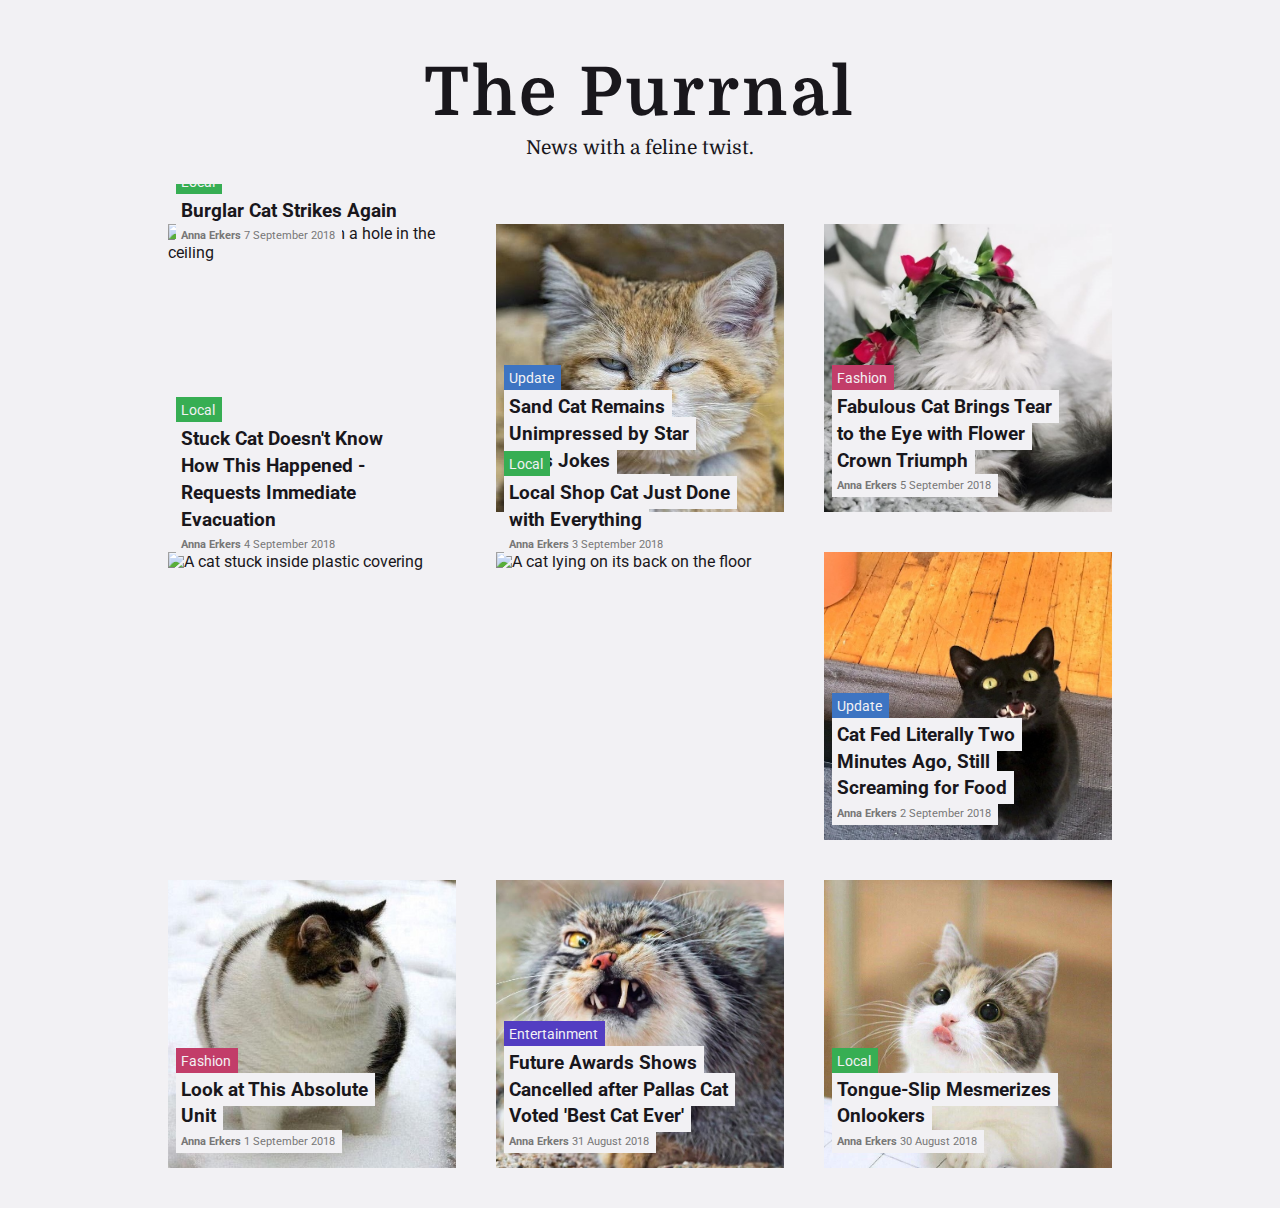
==== index.html @ 6a7a582b "Moved the files out of the code folder" ====
<!DOCTYPE html>
<html lang="en">

<head>
  <meta charset="utf-8" />
  <title>Sprint 1: Newpaper Assignment</title>
  <link rel="stylesheet" href="./style.css" />
  <link rel="stylesheet" href="https://use.fontawesome.com/releases/v5.3.1/css/all.css" integrity="sha384-mzrmE5qonljUremFsqc01SB46JvROS7bZs3IO2EmfFsd15uHvIt+Y8vEf7N7fWAU" crossorigin="anonymous">
  <link href="https://fonts.googleapis.com/css?family=Domine|Roboto:400,700" rel="stylesheet">
  <meta name="viewport" content="width=device-width, initial-scale=1.0" />
</head>

<body>
  <header>
    <div class="title">
      <h1>The Purrnal</h1>
      <p>News with a feline twist.</p>
    </div>
  </header>
  <section class="articles">
    <div class="box-container">
      <div class="box">
        <img src="./images/cat-ceiling.jpg" alt="Cat looking down from a hole in the ceiling">
        <div class="box-text">
          <p class="category">
            <span class="text-padding local">Local</span>
          </p>
          <p class="tagline-mobile">
            <span class="text-padding tagline"><strong>Anna Erkers</strong> 7 September 2018</span>
          </p>
          <h2>
            <span class="text-padding local"><i class="far fa-arrow-alt-circle-right"></i> Burglar Cat Strikes Again</span>
          </h2>
          <p class="tagline-large">
            <span class="text-padding tagline"><strong>Anna Erkers</strong> 7 September 2018</span>
          </p>
        </div>
      </div>
      <div class="box">
        <img src="./images/cat-sand.jpg" alt="A grumpy-looking sand cat">
        <div class="box-text">
          <p class="category">
            <span class="text-padding update">Update</span>
          </p>
          <p class="tagline-mobile">
            <span class="text-padding tagline"><strong>Anna Erkers</strong> 6 September 2018</span>
          </p>
          <h2>
            <span class="text-padding update"><i class="far fa-arrow-alt-circle-right"></i> Sand Cat Remains Unimpressed by Star Wars Jokes</span>
          </h2>
          <p class="tagline-large">
            <span class="text-padding tagline"><strong>Anna Erkers</strong> 6 September 2018</span>
          </p>
        </div>
      </div>
      <div class="box">
        <img src="./images/cat-flowercrown.jpg" alt="A long-haired cat wearing a flower crown">
        <div class="box-text">
          <p class="category">
            <span class="text-padding fashion">Fashion</span>
          </p>
          <p class="tagline-mobile">
            <span class="text-padding tagline"><strong>Anna Erkers</strong> 5 September 2018</span>
          </p>
          <h2>
            <span class="text-padding fashion"><i class="far fa-play-circle"></i> Fabulous Cat Brings Tear to the Eye with Flower Crown Triumph</span>
          </h2>
          <p class="tagline-large">
            <span class="text-padding tagline"><strong>Anna Erkers</strong> 5 September 2018</span>
          </p>
        </div>
      </div>
      <div class="box">
        <img src="./images/cat-stuck.jpg" alt="A cat stuck inside plastic covering">
        <div class="box-text">
          <p class="category">
            <span class="text-padding local">Local</span>
          </p>
          <p class="tagline-mobile">
            <span class="text-padding tagline"><strong>Anna Erkers</strong> 4 September 2018</span>
          </p>
          <h2>
            <span class="text-padding local"><i class="far fa-arrow-alt-circle-right"></i> Stuck Cat Doesn't Know How This Happened - Requests Immediate Evacuation</span>
          </h2>
          <p class="tagline-large">
            <span class="text-padding tagline"><strong>Anna Erkers</strong> 4 September 2018</span>
          </p>
        </div>
      </div>
      <div class="box">
        <img src="./images/cat-done.jpg" alt="A cat lying on its back on the floor">
        <div class="box-text">
          <p class="category">
            <span class="text-padding local">Local</span>
          </p>
          <p class="tagline-mobile">
            <span class="text-padding tagline"><strong>Anna Erkers</strong> 3 September 2018</span>
          </p>
          <h2>
            <span class="text-padding local"><i class="far fa-arrow-alt-circle-right"></i> Local Shop Cat Just Done with Everything</span>
          </h2>
          <p class="tagline-large">
            <span class="text-padding tagline"><strong>Anna Erkers</strong> 3 September 2018</span>
          </p>
        </div>
      </div>
      <div class="box">
        <img src="./images/cat-screaming.jpg" alt="A black cat with its mouth open mid-meow">
        <div class="box-text">
          <p class="category">
            <span class="text-padding update">Update</span>
          </p>
          <p class="tagline-mobile">
            <span class="text-padding tagline"><strong>Anna Erkers</strong> 2 September 2018</span>
          </p>
          <h2>
            <span class="text-padding update"><i class="far fa-arrow-alt-circle-right"></i> Cat Fed Literally Two Minutes Ago, Still Screaming for Food</span>
          </h2>
          <p class="tagline-large">
            <span class="text-padding tagline"><strong>Anna Erkers</strong> 2 September 2018</span>
          </p>
        </div>
      </div>
      <div class="box">
        <img src="./images/cat-unit.jpg" alt="A big roundish cat">
        <div class="box-text">
          <p class="category">
            <span class="text-padding fashion">Fashion</span>
          </p>
          <p class="tagline-mobile">
            <span class="text-padding tagline"><strong>Anna Erkers</strong> 1 September 2018</span>
          </p>
          <h2>
            <span class="text-padding fashion"><i class="far fa-arrow-alt-circle-right"></i> Look at This Absolute Unit</span>
          </h2>
          <p class="tagline-large">
            <span class="text-padding tagline"><strong>Anna Erkers</strong> 1 September 2018</span>
          </p>
        </div>
      </div>
      <div class="box">
        <img src="./images/cat-pallas.jpg" alt="A pallas cat">
        <div class="box-text">
          <p class="category">
            <span class="text-padding entertainment">Entertainment</span>
          </p>
          <p class="tagline-mobile">
            <span class="text-padding tagline"><strong>Anna Erkers</strong> 31 August 2018</span>
          </p>
          <h2>
              <span class="text-padding entertainment"><i class="far fa-play-circle"></i> Future Awards Shows Cancelled after Pallas Cat Voted 'Best Cat Ever'</span>
            </h2>
          <p class="tagline-large">
            <span class="text-padding tagline"><strong>Anna Erkers</strong> 31 August 2018</span>
          </p>
        </div>
      </div>
      <div class="box">
        <img src="./images/cat-tongue.jpg" alt="A cat with its tongue poking out">
        <div class="box-text">
          <p class="category">
            <span class="text-padding local">Local</span>
          </p>
          <p class="tagline-mobile">
            <span class="text-padding tagline"><strong>Anna Erkers</strong> 30 August 2018</span>
          </p>
          <h2>
            <span class="text-padding local"><i class="far fa-play-circle"></i> Tongue-Slip Mesmerizes Onlookers</span>
          </h2>
          <p class="tagline-large">
            <span class="text-padding tagline"><strong>Anna Erkers</strong> 30 August 2018</span>
          </p>
        </div>
      </div>
    </div>
  </section>

</body>

</html>
---- style.css ----
* {
  -webkit-box-sizing: border-box;
          box-sizing: border-box;
  margin: 0;
  padding: 0;
}

html {
  background: #f2f1f4;
  color: #19171c;
}

body {
  font-family: 'Roboto', sans-serif;
  font-size: 16px;
}

.title {
  font-family: 'Domine', serif;
  padding: 20px 20px 0;
  text-align: center;
}

h1 {
  font-size: 3rem;
  letter-spacing: .2rem;
  line-height: 1.3;
  margin-top: 15px;
}

.title p {
  font-size: .85rem;
  margin-bottom: 10px;
}

.box-container {
  margin: 0 auto;
  overflow: auto;
  padding: 20px;
}

.box-container .box {
  display: table;
  float: left;
  margin-bottom: 10px;
  position: relative;
  -webkit-transition: .1s linear;
  transition: .1s linear;
  width: 100%;
}

.box-container .box:hover {
  -webkit-box-shadow: -1px 2px 10px rgba(0, 0, 0, .4);
          box-shadow: -1px 2px 10px rgba(0, 0, 0, .4);
  -webkit-transform: translate(0, -5px);
          transform: translate(0, -5px);
}

.box-container .box img {
  display: block;
  width: 100%;
}

.box-text {
  position: absolute;
  bottom: 12px;
  left: 8px;
  text-align: left;
  width: 85%;
}

.tagline-large {
  display: none;
}

h2 {
  font-size: 1.2rem;
  line-height: 1.5;
}

.text-padding {
  background-color: #f2f1f4;
  display: inline;
  padding: 5px;
  padding-right: 7px;
  -webkit-box-decoration-break: clone;
          box-decoration-break: clone;
}

.box-text p {
  color: #f2f1f4;
  line-height: 1.3;
  padding-bottom: 5px;
}

.category {
  font-size: .9rem;
}

p .tagline {
  color: #777;
  font-size: .7rem;
  line-height: 1.6;
  padding-bottom: 5px;
}

p span.entertainment {
  background-color: hsl(250, 52%, 50%);
}

p span.fashion {
  background-color: hsl(340, 52%, 50%);
}

p span.local {
  background-color: hsl(134, 52%, 45%);
}

p span.update {
  background-color: hsl(215, 52%, 50%);
}

.entertainment i {
  color: hsl(250, 52%, 50%);
}

.fashion i {
  color: hsl(340, 52%, 50%);
}

.local i {
  color: hsl(134, 52%, 45%);
}

.update i {
  color: hsl(215, 52%, 50%);
}

@media (min-width: 600px) {
  .title p {
    font-size: 1.2rem;
  }

  h1 {
    font-size: 4.2rem;
    line-height: 1.3;
    margin-top: 30px;
  }

  .title p {
    margin-bottom: 25px;
  }

  .box-container .box {
    margin: 10px;
    width: calc(50% - 20px);
  }

  h2 {
    font-size: 1.2rem;
    line-height: 1.4;
  }

  .box-text {
    bottom: 12px;
    display: block;
    left: 8px;
  }

  .tagline-mobile {
    display: none;
  }

  .tagline-large {
    display: block;
  }
}

@media (min-width: 900px) {
  h1 {
    font-size: 4.2rem;
  }

  .box-container {
    width: 95%;
  }

  .box-container .box {
    margin: 20px;
    width: calc(33.33% - 40px);
  }

  .box-text {
    width: 90%;
  }

  h2 {
    font-size: 1rem;
  }
}

@media (min-width: 1200px) {
  .title p {
    font-size: 1.2rem;
  }

  .box-container {
    width: 80%;
  }

  .box-text {
    width: 80%;
  }

  h2 {
    font-size: 1.2rem;
  }
}

@media (min-width: 1450px) {
  h1 {
    font-size: 5.6rem;
  }

  .title p {
    font-size: 1.5rem;
  }

  .box-container {
    width: 80%;
  }

  h2 {
    font-size: 1.5rem;
  }
}
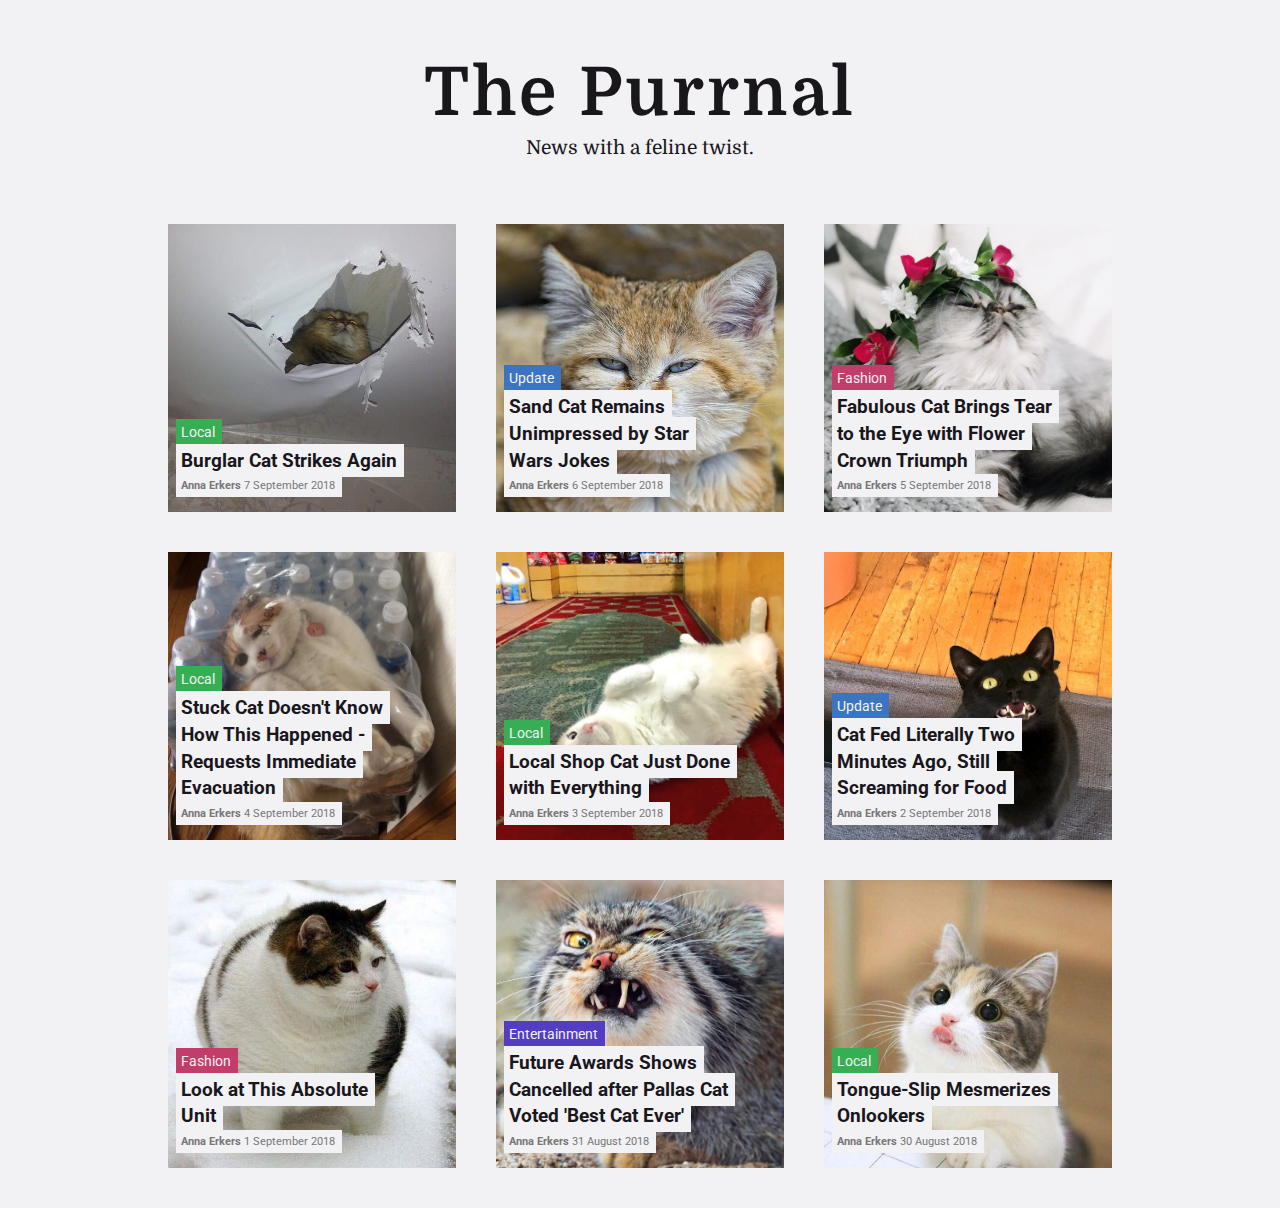
==== commit 3a896c22: "Changed image file paths to avoid broken images" ====
--- a/index.html
+++ b/index.html
@@ -20,7 +20,7 @@
   <section class="articles">
     <div class="box-container">
       <div class="box">
-        <img src="./images/cat-ceiling.jpg" alt="Cat looking down from a hole in the ceiling">
+        <img src="./images/cat-ceiling.JPG" alt="Cat looking down from a hole in the ceiling">
         <div class="box-text">
           <p class="category">
             <span class="text-padding local">Local</span>
@@ -71,7 +71,7 @@
         </div>
       </div>
       <div class="box">
-        <img src="./images/cat-stuck.jpg" alt="A cat stuck inside plastic covering">
+        <img src="./images/cat-stuck.JPG" alt="A cat stuck inside plastic covering">
         <div class="box-text">
           <p class="category">
             <span class="text-padding local">Local</span>
@@ -88,7 +88,7 @@
         </div>
       </div>
       <div class="box">
-        <img src="./images/cat-done.jpg" alt="A cat lying on its back on the floor">
+        <img src="./images/cat-done.JPG" alt="A cat lying on its back on the floor">
         <div class="box-text">
           <p class="category">
             <span class="text-padding local">Local</span>
